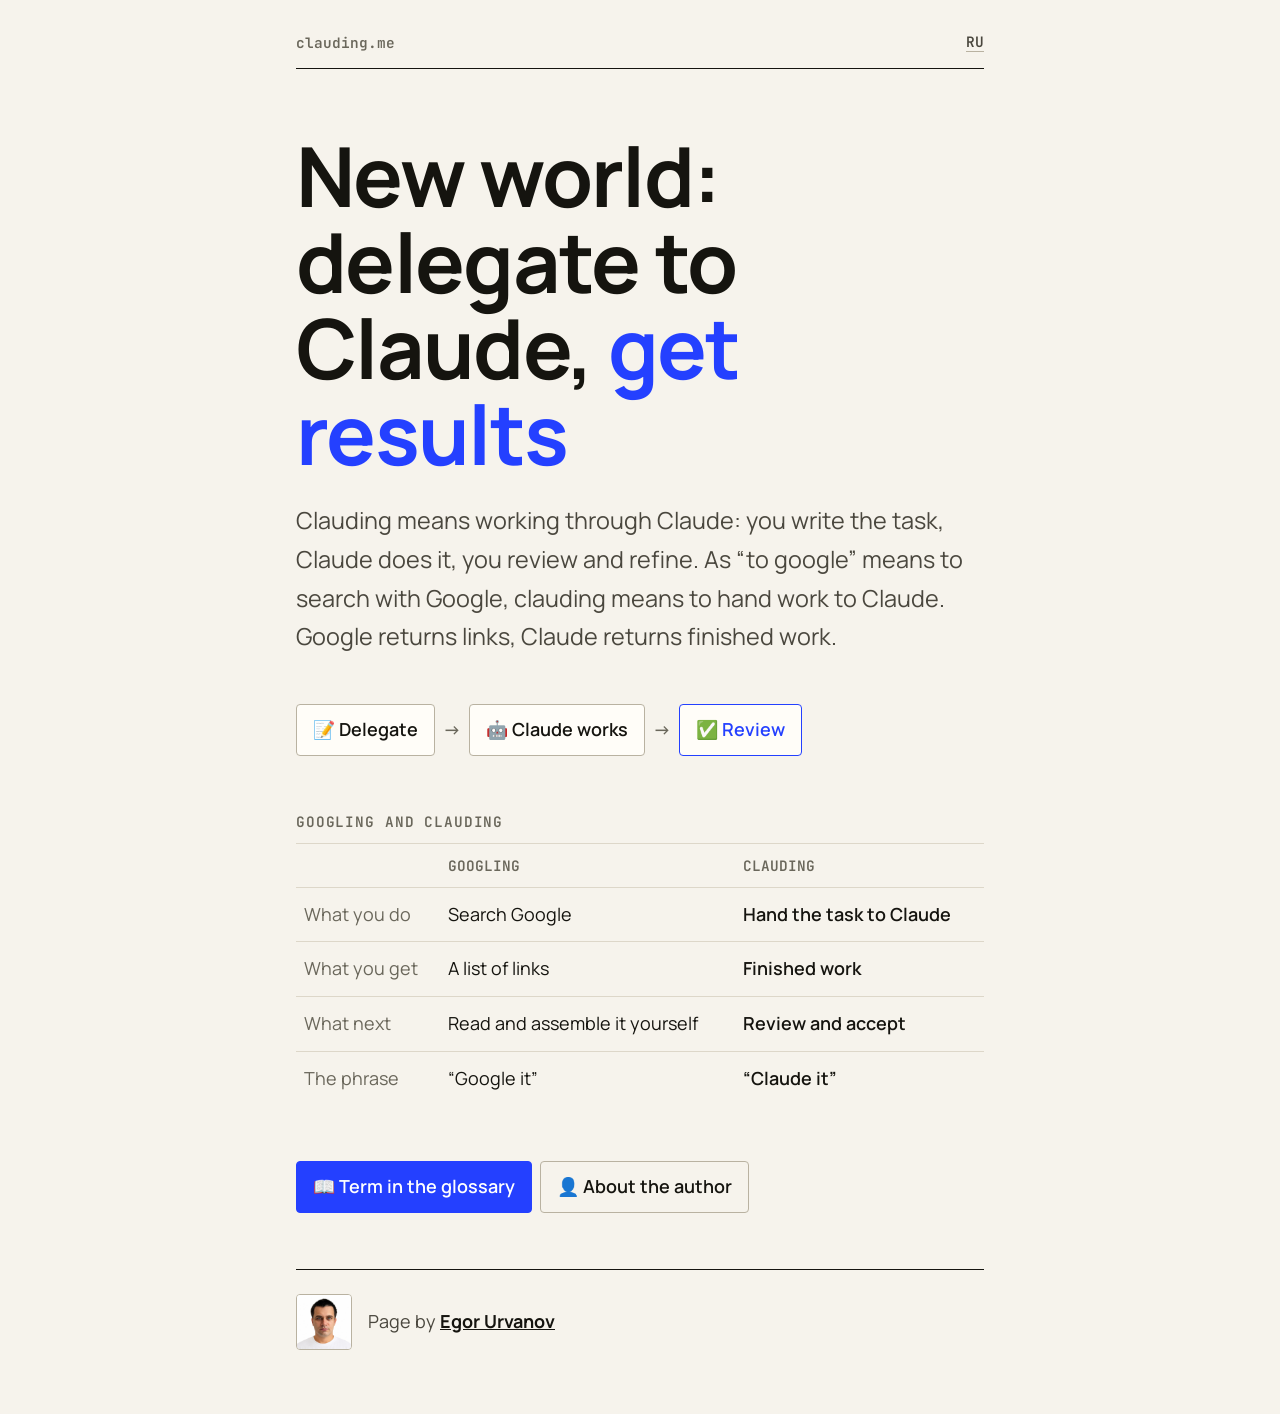
==== en/index.html @ 50341567 "Лендинг clauding.me: слоган, определение, аналогия с гуглингом (ru + en) Co-Authored-By: Claude Sonn" ====
<!doctype html>
<html lang="en">
<head>
<meta charset="utf-8">
<meta name="viewport" content="width=device-width, initial-scale=1">
<title>Clauding: new world, delegate to Claude, get results</title>
<meta name="description" content="Clauding means working through Claude: you hand over the task, Claude does it, you review it. As “to google” means to search with Google, clauding means to hand work to Claude.">
<link rel="canonical" href="https://clauding.me/en/">
<link rel="alternate" hreflang="ru" href="https://clauding.me/">
<link rel="alternate" hreflang="en" href="https://clauding.me/en/">
<link rel="icon" href="/favicon.svg" type="image/svg+xml">
<link rel="preconnect" href="https://fonts.googleapis.com"><link rel="preconnect" href="https://fonts.gstatic.com" crossorigin>
<link rel="stylesheet" href="https://fonts.googleapis.com/css2?family=Manrope:wght@400;600;700&family=JetBrains+Mono:wght@600&display=swap">
<link rel="stylesheet" href="/style.css">
<script type="application/ld+json">{"@context":"https://schema.org","@type":"DefinedTerm","name":"Clauding","description":"Clauding means working through Claude: you hand over the task, Claude does it, you review it. As “to google” means to search with Google, clauding means to hand work to Claude.","inDefinedTermSet":"https://urvanov.com/materials/glossary/","url":"https://clauding.me/en/","author":{"@type":"Person","name":"Egor Urvanov","url":"https://urvanov.com/"}}</script>
</head>
<body>
<main>
<div class="top"><span>clauding.me</span><a href="/">RU</a></div>
<h1>New world: delegate to Claude, <em>get results</em></h1>
<p class="lead">Clauding means working through Claude: you write the task, Claude does it, you review and refine. As “to google” means to search with Google, clauding means to hand work to Claude. Google returns links, Claude returns finished work.</p>
<ul class="flow"><li>📝 Delegate</li><li class="ar">→</li><li>🤖 Claude works</li><li class="ar">→</li><li class="ok">✅ Review</li></ul>
<p class="lbl">Googling and clauding</p>
<table><tr><th></th><th>Googling</th><th>Clauding</th></tr><tr><td>What you do</td><td>Search Google</td><td>Hand the task to Claude</td></tr><tr><td>What you get</td><td>A list of links</td><td>Finished work</td></tr><tr><td>What next</td><td>Read and assemble it yourself</td><td>Review and accept</td></tr><tr><td>The phrase</td><td>“Google it”</td><td>“Claude it”</td></tr></table>
<div class="btns"><a class="btn p" href="https://urvanov.com/en/materials/glossary/clauding/">📖 Term in the glossary</a><a class="btn" href="https://urvanov.com/en/">👤 About the author</a></div>
<div class="by"><img src="/egor.jpg" alt="" width="56" height="56"><span>Page by <a href="https://urvanov.com/en/">Egor Urvanov</a></span></div>
</main>
</body>
</html>
---- style.css ----
:root{--bg:#f6f3ec;--surface:#fffdf8;--ink:#15140f;--ink-2:#4a473e;--ink-3:#6a675b;--line:#ddd7c9;--line-2:#b9b2a1;--accent:#2440ff;--on-accent:#fff}
@media (prefers-color-scheme:dark){:root:not([data-theme="light"]){--bg:#0e0e0c;--surface:#171714;--ink:#f0ede3;--ink-2:#c6c2b5;--ink-3:#9a968a;--line:#2d2c27;--line-2:#57554b;--accent:#8b9bff;--on-accent:#0e0e0c}}
*{box-sizing:border-box}
html,body{margin:0;background:var(--bg);color:var(--ink);font:18px/1.65 'Manrope','Inter',system-ui,sans-serif;-webkit-font-smoothing:antialiased}
main{max-width:720px;margin:0 auto;padding:32px 16px 64px}
.top{display:flex;justify-content:space-between;align-items:center;font:600 .8rem 'JetBrains Mono',ui-monospace,monospace;color:var(--ink-3);padding-bottom:16px;border-bottom:1px solid var(--ink)}
.top a{color:var(--ink-2);text-decoration:none;border-bottom:1px solid var(--line-2)}
.top a:hover{color:var(--ink);border-color:var(--accent)}
h1{font-size:clamp(2.4rem,9vw,4.6rem);line-height:1.04;letter-spacing:-.02em;margin:64px 0 24px;font-weight:700}
h1 em{font-style:normal;color:var(--accent)}
.lead{font-size:1.3rem;color:var(--ink-2);margin:0 0 48px;max-width:34em}
.flow{display:flex;flex-wrap:wrap;align-items:center;gap:8px;margin:0 0 56px;padding:0;list-style:none}
.flow li{padding:10px 16px;border:1px solid var(--line-2);border-radius:4px;background:var(--surface);font-weight:600}
.flow .ar{border:0;background:none;padding:0;color:var(--ink-3)}
.flow .ok{border-color:var(--accent);color:var(--accent)}
.lbl{font:600 .8rem 'JetBrains Mono',ui-monospace,monospace;color:var(--ink-3);text-transform:uppercase;letter-spacing:.06em;margin:0 0 12px}
table{width:100%;border-collapse:collapse;margin:0 0 56px;font-size:1rem}
th,td{text-align:left;padding:12px 8px;border-top:1px solid var(--line)}
th{font:600 .8rem 'JetBrains Mono',ui-monospace,monospace;color:var(--ink-3);text-transform:uppercase}
td:first-child{color:var(--ink-3)}
td:last-child{font-weight:600}
.btns{display:flex;flex-wrap:wrap;gap:8px;margin:0 0 56px}
.btn{display:inline-block;padding:10px 16px;border:1px solid var(--line-2);border-radius:4px;color:var(--ink);text-decoration:none;font-weight:600;font-size:1rem}
.btn:hover{border-color:var(--accent)}
.btn.p{background:var(--accent);border-color:var(--accent);color:var(--on-accent)}
.by{display:flex;align-items:center;gap:16px;padding-top:24px;border-top:1px solid var(--ink);font-size:1rem;color:var(--ink-2)}
.by img{width:56px;height:56px;border-radius:4px;object-fit:cover;border:1px solid var(--line-2)}
.by a{color:var(--ink);font-weight:700}
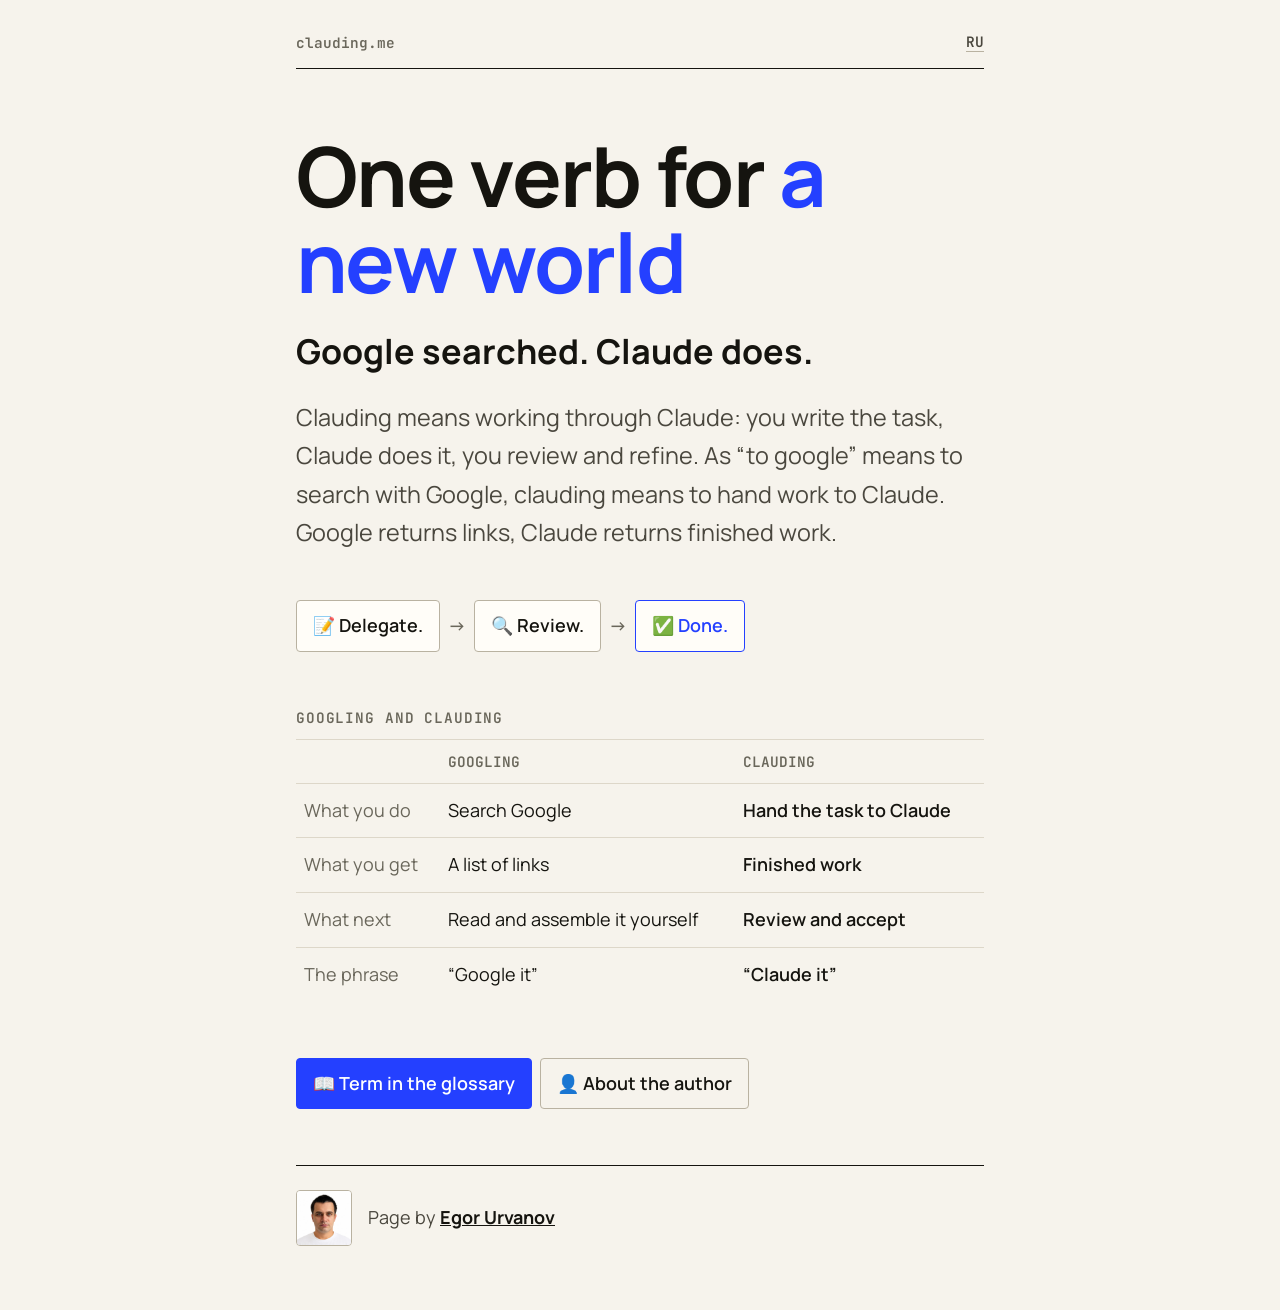
==== commit 6ff68220: "Лозунг «Один глагол нового мира», подзаголовок «Гугл искал. Клод делает.», цепочка «Поручил. Провери" ====
--- a/en/index.html
+++ b/en/index.html
@@ -3,7 +3,7 @@
 <head>
 <meta charset="utf-8">
 <meta name="viewport" content="width=device-width, initial-scale=1">
-<title>Clauding: new world, delegate to Claude, get results</title>
+<title>Clauding: one verb for a new world. Google searched, Claude does</title>
 <meta name="description" content="Clauding means working through Claude: you hand over the task, Claude does it, you review it. As “to google” means to search with Google, clauding means to hand work to Claude.">
 <link rel="canonical" href="https://clauding.me/en/">
 <link rel="alternate" hreflang="ru" href="https://clauding.me/">
@@ -17,9 +17,10 @@
 <body>
 <main>
 <div class="top"><span>clauding.me</span><a href="/">RU</a></div>
-<h1>New world: delegate to Claude, <em>get results</em></h1>
+<h1>One verb for <em>a new world</em></h1>
+<p class="sub">Google searched. Claude does.</p>
 <p class="lead">Clauding means working through Claude: you write the task, Claude does it, you review and refine. As “to google” means to search with Google, clauding means to hand work to Claude. Google returns links, Claude returns finished work.</p>
-<ul class="flow"><li>📝 Delegate</li><li class="ar">→</li><li>🤖 Claude works</li><li class="ar">→</li><li class="ok">✅ Review</li></ul>
+<ul class="flow"><li>📝 Delegate.</li><li class="ar">→</li><li>🔍 Review.</li><li class="ar">→</li><li class="ok">✅ Done.</li></ul>
 <p class="lbl">Googling and clauding</p>
 <table><tr><th></th><th>Googling</th><th>Clauding</th></tr><tr><td>What you do</td><td>Search Google</td><td>Hand the task to Claude</td></tr><tr><td>What you get</td><td>A list of links</td><td>Finished work</td></tr><tr><td>What next</td><td>Read and assemble it yourself</td><td>Review and accept</td></tr><tr><td>The phrase</td><td>“Google it”</td><td>“Claude it”</td></tr></table>
 <div class="btns"><a class="btn p" href="https://urvanov.com/en/materials/glossary/clauding/">📖 Term in the glossary</a><a class="btn" href="https://urvanov.com/en/">👤 About the author</a></div>
--- a/style.css
+++ b/style.css
@@ -8,6 +8,7 @@
 .top a:hover{color:var(--ink);border-color:var(--accent)}
 h1{font-size:clamp(2.4rem,9vw,4.6rem);line-height:1.04;letter-spacing:-.02em;margin:64px 0 24px;font-weight:700}
 h1 em{font-style:normal;color:var(--accent)}
+.sub{font-size:clamp(1.4rem,3.6vw,1.9rem);font-weight:700;line-height:1.3;margin:0 0 24px}
 .lead{font-size:1.3rem;color:var(--ink-2);margin:0 0 48px;max-width:34em}
 .flow{display:flex;flex-wrap:wrap;align-items:center;gap:8px;margin:0 0 56px;padding:0;list-style:none}
 .flow li{padding:10px 16px;border:1px solid var(--line-2);border-radius:4px;background:var(--surface);font-weight:600}
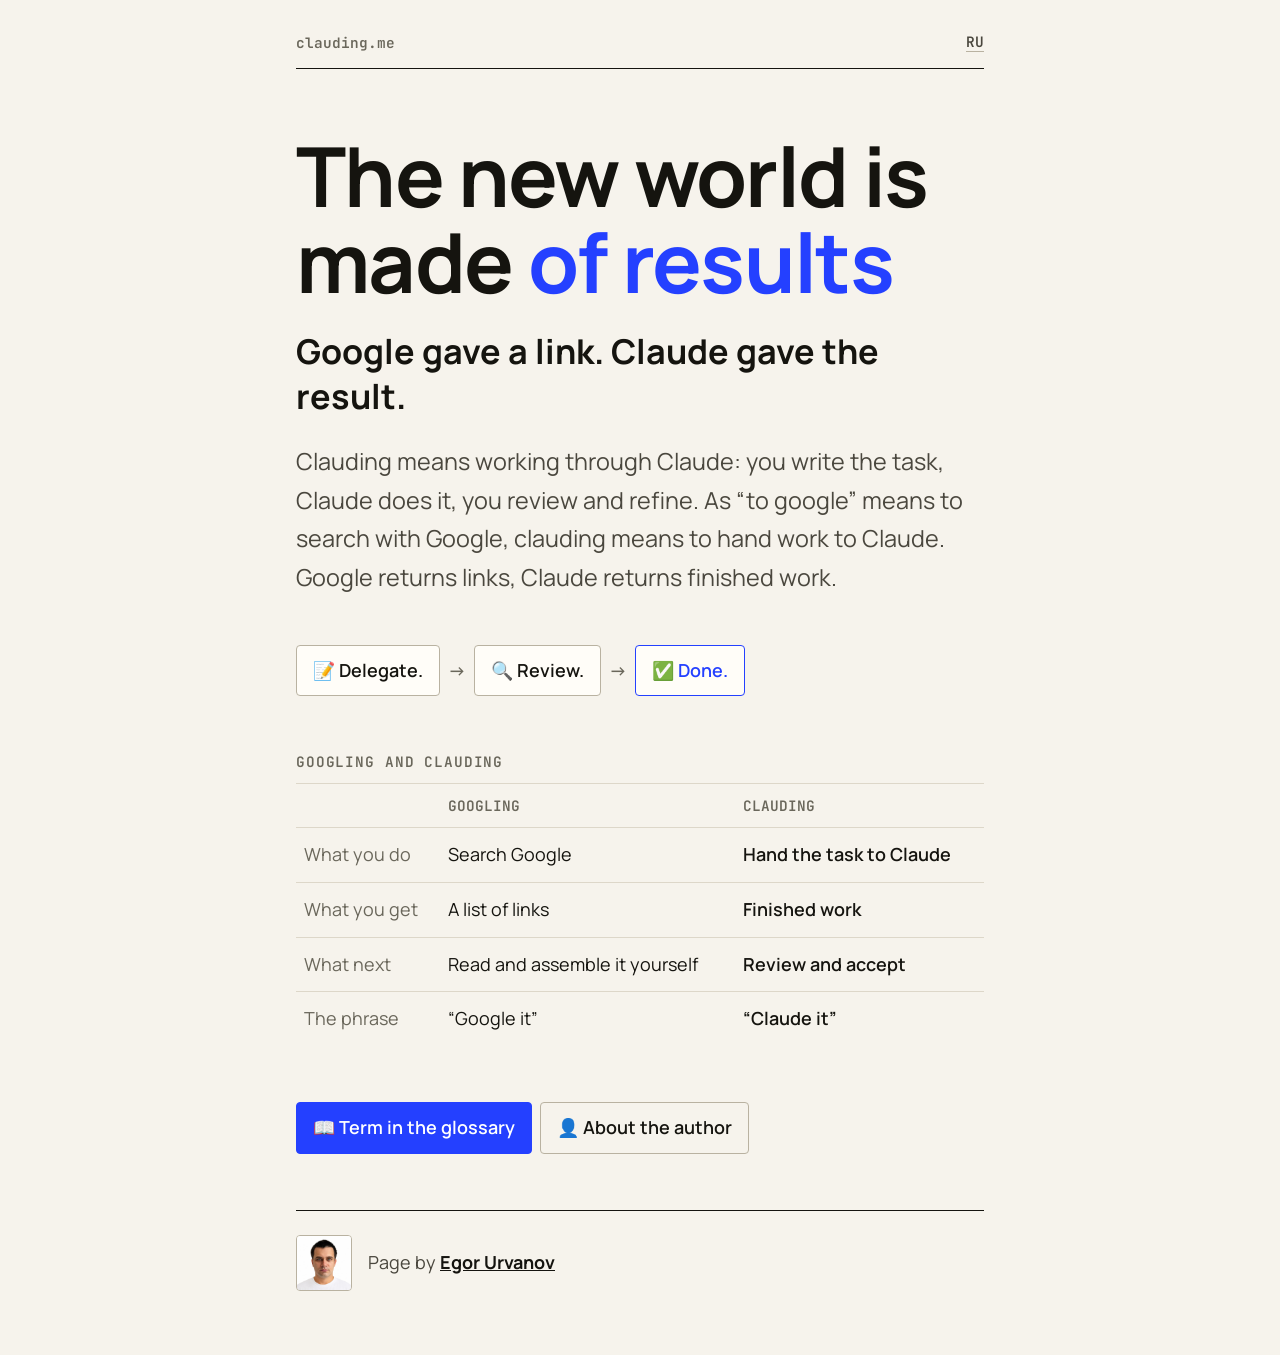
==== commit eabf2175: "Лозунг «Новый мир сделан из результатов», подзаголовок «Гугл дал ссылку. Клод дал результат.» (ru + " ====
--- a/en/index.html
+++ b/en/index.html
@@ -3,7 +3,7 @@
 <head>
 <meta charset="utf-8">
 <meta name="viewport" content="width=device-width, initial-scale=1">
-<title>Clauding: one verb for a new world. Google searched, Claude does</title>
+<title>Clauding: the new world is made of results</title>
 <meta name="description" content="Clauding means working through Claude: you hand over the task, Claude does it, you review it. As “to google” means to search with Google, clauding means to hand work to Claude.">
 <link rel="canonical" href="https://clauding.me/en/">
 <link rel="alternate" hreflang="ru" href="https://clauding.me/">
@@ -17,8 +17,8 @@
 <body>
 <main>
 <div class="top"><span>clauding.me</span><a href="/">RU</a></div>
-<h1>One verb for <em>a new world</em></h1>
-<p class="sub">Google searched. Claude does.</p>
+<h1>The new world is made <em>of results</em></h1>
+<p class="sub">Google gave a link. Claude gave the result.</p>
 <p class="lead">Clauding means working through Claude: you write the task, Claude does it, you review and refine. As “to google” means to search with Google, clauding means to hand work to Claude. Google returns links, Claude returns finished work.</p>
 <ul class="flow"><li>📝 Delegate.</li><li class="ar">→</li><li>🔍 Review.</li><li class="ar">→</li><li class="ok">✅ Done.</li></ul>
 <p class="lbl">Googling and clauding</p>
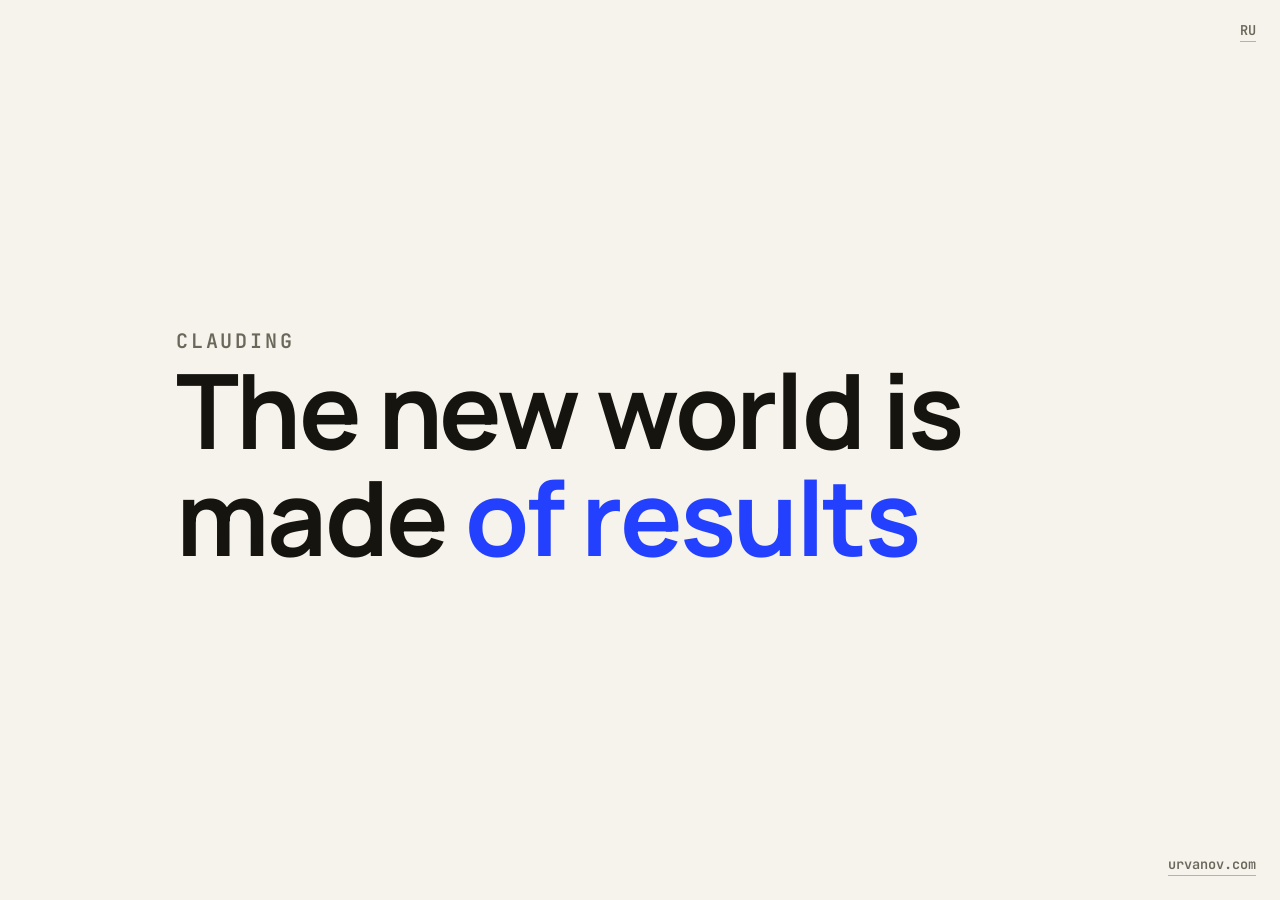
==== commit 1e850d74: "Только слово, лозунг и ссылка в углу: убраны определение, таблица, кнопки и подпись Co-Authored-By: " ====
--- a/en/index.html
+++ b/en/index.html
@@ -10,21 +10,16 @@
 <link rel="alternate" hreflang="en" href="https://clauding.me/en/">
 <link rel="icon" href="/favicon.svg" type="image/svg+xml">
 <link rel="preconnect" href="https://fonts.googleapis.com"><link rel="preconnect" href="https://fonts.gstatic.com" crossorigin>
-<link rel="stylesheet" href="https://fonts.googleapis.com/css2?family=Manrope:wght@400;600;700&family=JetBrains+Mono:wght@600&display=swap">
+<link rel="stylesheet" href="https://fonts.googleapis.com/css2?family=Manrope:wght@700&family=JetBrains+Mono:wght@600&display=swap">
 <link rel="stylesheet" href="/style.css">
 <script type="application/ld+json">{"@context":"https://schema.org","@type":"DefinedTerm","name":"Clauding","description":"Clauding means working through Claude: you hand over the task, Claude does it, you review it. As “to google” means to search with Google, clauding means to hand work to Claude.","inDefinedTermSet":"https://urvanov.com/materials/glossary/","url":"https://clauding.me/en/","author":{"@type":"Person","name":"Egor Urvanov","url":"https://urvanov.com/"}}</script>
 </head>
 <body>
+<a class="lang" href="/">RU</a>
 <main>
-<div class="top"><span>clauding.me</span><a href="/">RU</a></div>
+<p class="word">Clauding</p>
 <h1>The new world is made <em>of results</em></h1>
-<p class="sub">Google gave a link. Claude gave the result.</p>
-<p class="lead">Clauding means working through Claude: you write the task, Claude does it, you review and refine. As “to google” means to search with Google, clauding means to hand work to Claude. Google returns links, Claude returns finished work.</p>
-<ul class="flow"><li>📝 Delegate.</li><li class="ar">→</li><li>🔍 Review.</li><li class="ar">→</li><li class="ok">✅ Done.</li></ul>
-<p class="lbl">Googling and clauding</p>
-<table><tr><th></th><th>Googling</th><th>Clauding</th></tr><tr><td>What you do</td><td>Search Google</td><td>Hand the task to Claude</td></tr><tr><td>What you get</td><td>A list of links</td><td>Finished work</td></tr><tr><td>What next</td><td>Read and assemble it yourself</td><td>Review and accept</td></tr><tr><td>The phrase</td><td>“Google it”</td><td>“Claude it”</td></tr></table>
-<div class="btns"><a class="btn p" href="https://urvanov.com/en/materials/glossary/clauding/">📖 Term in the glossary</a><a class="btn" href="https://urvanov.com/en/">👤 About the author</a></div>
-<div class="by"><img src="/egor.jpg" alt="" width="56" height="56"><span>Page by <a href="https://urvanov.com/en/">Egor Urvanov</a></span></div>
 </main>
+<a class="corner" href="https://urvanov.com/en/materials/glossary/clauding/">urvanov.com</a>
 </body>
 </html>
--- a/style.css
+++ b/style.css
@@ -1,29 +1,13 @@
-:root{--bg:#f6f3ec;--surface:#fffdf8;--ink:#15140f;--ink-2:#4a473e;--ink-3:#6a675b;--line:#ddd7c9;--line-2:#b9b2a1;--accent:#2440ff;--on-accent:#fff}
-@media (prefers-color-scheme:dark){:root:not([data-theme="light"]){--bg:#0e0e0c;--surface:#171714;--ink:#f0ede3;--ink-2:#c6c2b5;--ink-3:#9a968a;--line:#2d2c27;--line-2:#57554b;--accent:#8b9bff;--on-accent:#0e0e0c}}
+:root{--bg:#f6f3ec;--ink:#15140f;--ink-3:#6a675b;--line-2:#b9b2a1;--accent:#2440ff}
+@media (prefers-color-scheme:dark){:root:not([data-theme="light"]){--bg:#0e0e0c;--ink:#f0ede3;--ink-3:#9a968a;--line-2:#57554b;--accent:#8b9bff}}
 *{box-sizing:border-box}
-html,body{margin:0;background:var(--bg);color:var(--ink);font:18px/1.65 'Manrope','Inter',system-ui,sans-serif;-webkit-font-smoothing:antialiased}
-main{max-width:720px;margin:0 auto;padding:32px 16px 64px}
-.top{display:flex;justify-content:space-between;align-items:center;font:600 .8rem 'JetBrains Mono',ui-monospace,monospace;color:var(--ink-3);padding-bottom:16px;border-bottom:1px solid var(--ink)}
-.top a{color:var(--ink-2);text-decoration:none;border-bottom:1px solid var(--line-2)}
-.top a:hover{color:var(--ink);border-color:var(--accent)}
-h1{font-size:clamp(2.4rem,9vw,4.6rem);line-height:1.04;letter-spacing:-.02em;margin:64px 0 24px;font-weight:700}
+html,body{margin:0;min-height:100%;background:var(--bg);color:var(--ink);font-family:'Manrope','Inter',system-ui,sans-serif;-webkit-font-smoothing:antialiased}
+body{min-height:100vh;display:flex;flex-direction:column}
+main{flex:1;display:flex;flex-direction:column;justify-content:center;max-width:960px;width:100%;margin:0 auto;padding:96px 16px}
+.word{margin:0 0 .25em;font:600 clamp(1rem,2.2vw,1.25rem)/1 'JetBrains Mono',ui-monospace,monospace;letter-spacing:.14em;text-transform:uppercase;color:var(--ink-3)}
+h1{margin:0;font-size:clamp(2.8rem,10vw,6.5rem);line-height:1.02;letter-spacing:-.025em;font-weight:700}
 h1 em{font-style:normal;color:var(--accent)}
-.sub{font-size:clamp(1.4rem,3.6vw,1.9rem);font-weight:700;line-height:1.3;margin:0 0 24px}
-.lead{font-size:1.3rem;color:var(--ink-2);margin:0 0 48px;max-width:34em}
-.flow{display:flex;flex-wrap:wrap;align-items:center;gap:8px;margin:0 0 56px;padding:0;list-style:none}
-.flow li{padding:10px 16px;border:1px solid var(--line-2);border-radius:4px;background:var(--surface);font-weight:600}
-.flow .ar{border:0;background:none;padding:0;color:var(--ink-3)}
-.flow .ok{border-color:var(--accent);color:var(--accent)}
-.lbl{font:600 .8rem 'JetBrains Mono',ui-monospace,monospace;color:var(--ink-3);text-transform:uppercase;letter-spacing:.06em;margin:0 0 12px}
-table{width:100%;border-collapse:collapse;margin:0 0 56px;font-size:1rem}
-th,td{text-align:left;padding:12px 8px;border-top:1px solid var(--line)}
-th{font:600 .8rem 'JetBrains Mono',ui-monospace,monospace;color:var(--ink-3);text-transform:uppercase}
-td:first-child{color:var(--ink-3)}
-td:last-child{font-weight:600}
-.btns{display:flex;flex-wrap:wrap;gap:8px;margin:0 0 56px}
-.btn{display:inline-block;padding:10px 16px;border:1px solid var(--line-2);border-radius:4px;color:var(--ink);text-decoration:none;font-weight:600;font-size:1rem}
-.btn:hover{border-color:var(--accent)}
-.btn.p{background:var(--accent);border-color:var(--accent);color:var(--on-accent)}
-.by{display:flex;align-items:center;gap:16px;padding-top:24px;border-top:1px solid var(--ink);font-size:1rem;color:var(--ink-2)}
-.by img{width:56px;height:56px;border-radius:4px;object-fit:cover;border:1px solid var(--line-2)}
-.by a{color:var(--ink);font-weight:700}
+.lang,.corner{position:fixed;font:600 .85rem/1 'JetBrains Mono',ui-monospace,monospace;color:var(--ink-3);text-decoration:none;border-bottom:1px solid var(--line-2);padding-bottom:3px}
+.lang{top:24px;right:24px}
+.corner{bottom:24px;right:24px}
+.lang:hover,.corner:hover{color:var(--ink);border-color:var(--accent)}
